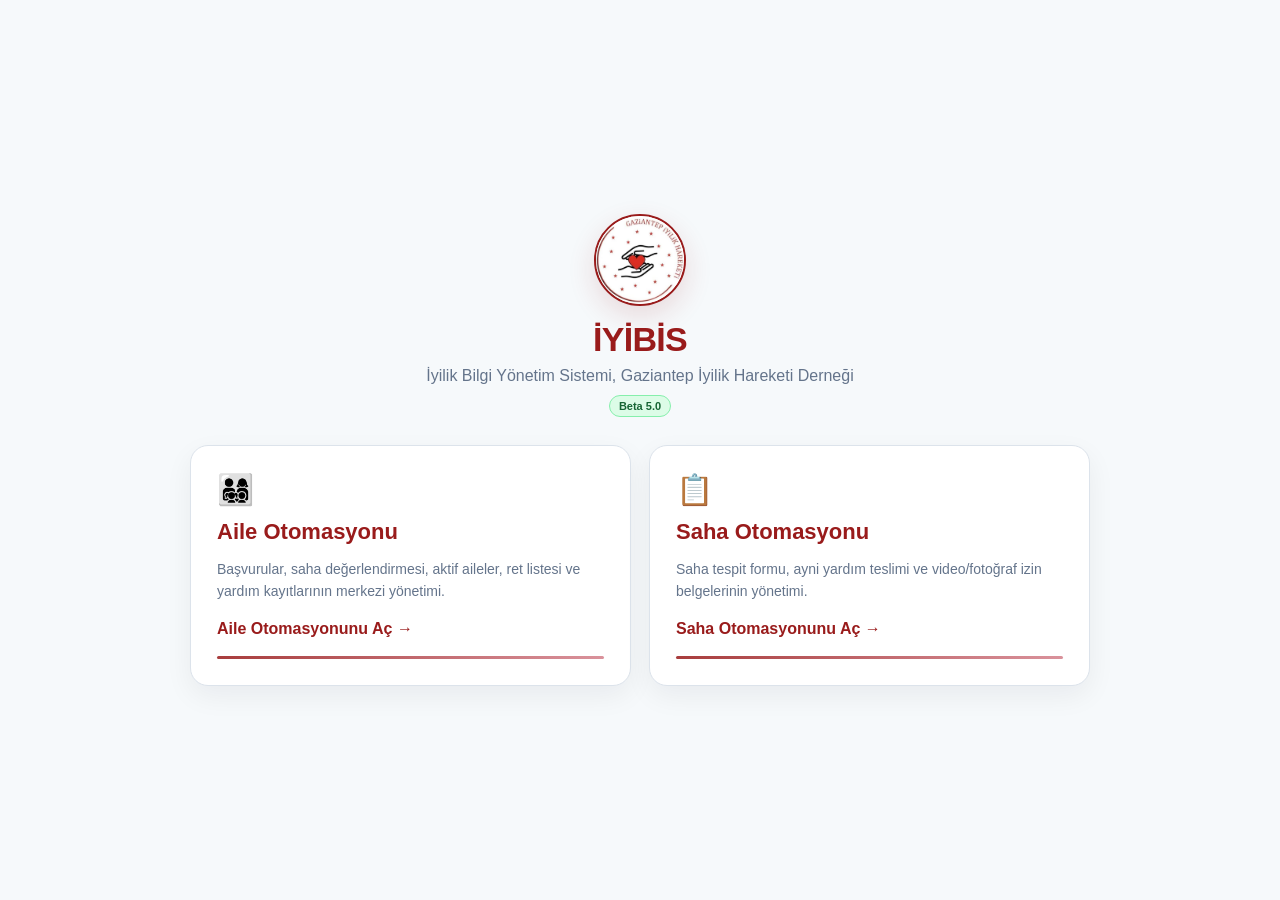
==== index.html @ 9bfcb3d8 "Add files via upload" ====
<!doctype html>
<html lang="tr"><head><base target="_top"><meta charset="utf-8"><meta name="viewport" content="width=device-width,initial-scale=1">
<title>İYİBİS - İyilik Bilgi Yönetim Sistemi</title><style>
*{box-sizing:border-box}body{margin:0;min-height:100vh;font-family:-apple-system,BlinkMacSystemFont,"Segoe UI",Roboto,Arial,sans-serif;background:#0f172a;color:#fff;display:flex;align-items:center;justify-content:center;padding:24px}
.wrap{width:100%;max-width:920px}.brand{text-align:center;margin-bottom:32px}.logo{width:92px;height:92px;margin:0 auto 14px;border-radius:50%;overflow:hidden;background:#fff;border:2px solid #8b1d24;box-shadow:0 8px 26px rgba(139,29,36,.18);display:flex;align-items:center;justify-content:center}.logo img{width:100%;height:100%;object-fit:cover}
h1{font-size:34px;margin:0}.sub{color:#94a3b8;margin-top:8px}.beta{display:inline-block;margin-top:10px;padding:4px 9px;border-radius:999px;background:#f59e0b22;border:1px solid #fbbf2455;color:#fcd34d;font-size:11px;font-weight:800}
.grid{display:grid;grid-template-columns:repeat(2,minmax(0,1fr));gap:18px}.card{display:block;text-decoration:none;color:#fff;background:#ffffff0b;border:1px solid #334155;border-radius:18px;padding:26px;transition:.2s}.card:hover{background:#ffffff12;transform:translateY(-2px)}
.card h2{font-size:22px;margin:12px 0 8px}.card p{font-size:14px;color:#94a3b8;line-height:1.55}.go{margin-top:18px;font-weight:800}.family .go{color:#34d399}.field .go{color:#fbbf24}
@media(max-width:680px){.grid{grid-template-columns:1fr}h1{font-size:27px}}</style>

<script>window.IYIBIS_WEB_BUILD="5.0.9 UNIFIED PORTAL";</script>

<script>window.IYIBIS_WEB_BUILD="5.0.9 UNIFIED PORTAL";</script>
  <link rel="icon" type="image/png" href="favicon.png">

<style id="iyibis-brand-theme-v42">
:root{
  --iyibis-red:#991b1b;
  --iyibis-red-dark:#7f1d1d;
  --iyibis-red-2:#b4232d;
  --iyibis-bg:#f6f9fb;
  --iyibis-surface:#ffffff;
  --iyibis-border:#dce3eb;
  --iyibis-text:#1e293b;
  --iyibis-muted:#64748b;
}
body{
  background:var(--iyibis-bg)!important;
  color:var(--iyibis-text)!important;
}
.wrap{max-width:900px!important}
.brand{margin-bottom:28px!important}
.logo{
  border-color:var(--iyibis-red)!important;
  box-shadow:0 10px 28px rgba(153,27,27,.14)!important;
}
h1{color:var(--iyibis-red)!important;font-weight:850!important;letter-spacing:-.02em}
.sub{color:var(--iyibis-muted)!important}
.beta{
  background:#fff1f2!important;
  border:1px solid #fecdd3!important;
  color:var(--iyibis-red)!important;
  box-shadow:none!important;
}
.card{
  color:var(--iyibis-text)!important;
  background:rgba(255,255,255,.96)!important;
  border:1px solid var(--iyibis-border)!important;
  box-shadow:0 10px 28px rgba(15,23,42,.06)!important;
}
.card:hover{
  background:#fff!important;
  border-color:#d7a1a6!important;
  box-shadow:0 14px 34px rgba(153,27,27,.10)!important;
}
.card h2{color:var(--iyibis-red)!important}
.card p{color:var(--iyibis-muted)!important}
.family .go,.field .go{color:var(--iyibis-red)!important}
.card::after{
  content:"";
  display:block;
  height:3px;
  margin-top:18px;
  border-radius:999px;
  background:linear-gradient(90deg,var(--iyibis-red),#d37f8a);
  opacity:.85;
}
@media(max-width:680px){
  body{padding:18px!important}
  .card{padding:22px!important}
}
</style>

<style id="iyibis-flat-dark-mode-v42">
/* BETA 4.2 — Koyu modda beyazdan siyaha gradient yok.
   Sayfa zemini tek, düz koyu yüzey olarak sabitlenir. */
@media (prefers-color-scheme: dark) {
  html {
    background: #101214 !important;
    background-image: none !important;
    color-scheme: dark;
  }

  body {
    background: #101214 !important;
    background-color: #101214 !important;
    background-image: none !important;
  }
}
</style>

<style id="iyibis-index-dark-surfaces-v42">
@media (prefers-color-scheme: dark) {
  body { color:#e5e7eb !important; }
  .card {
    background:#17191b !important;
    border-color:#30363d !important;
    color:#e5e7eb !important;
    box-shadow:0 10px 28px rgba(0,0,0,.22) !important;
  }
  .card:hover {
    background:#1b1e21 !important;
    border-color:#7f3037 !important;
  }
  .card p, .sub { color:#b7ada3 !important; }
  h1, .card h2, .family .go, .field .go { color:#f36b6f !important; }
  .beta {
    background:#5b080c !important;
    color:#ff9b9f !important;
    border-color:#8b1d24 !important;
  }
}
</style>

<style id="iyibis-page-background-no-gradient-v42">
html, body {
  background-image: none !important;
}
body {
  background-color: var(--iyibis-bg, #f6f8fa) !important;
  background: var(--iyibis-bg, #f6f8fa) !important;
}
@media (prefers-color-scheme: dark) {
  html, body {
    background-image: none !important;
    background-color: #101214 !important;
    background: #101214 !important;
  }
}
</style>

<style id="iyibis-501-light-mode-guard">
/* İYİBİS 5.0.1 — Açık mod koruması.
   Açık renk şeması: beyaz/açık zemin. Koyu renk şeması: mevcut koyu tema. */
@media (prefers-color-scheme: light) {
  html {
    color-scheme: light !important;
    background: #f6f9fb !important;
    background-image: none !important;
  }
  body {
    background: #f6f9fb !important;
    background-color: #f6f9fb !important;
    background-image: none !important;
  }
}
@media (prefers-color-scheme: dark) {
  html { color-scheme: dark !important; }
}
</style>


<style id="iyibis-501-light-surfaces">
@media (prefers-color-scheme: light) {
  body { color:#1e293b !important; }
  h1, .card h2, .family .go, .field .go { color:#991b1b !important; }
  .sub, .card p { color:#64748b !important; }
  .card {
    color:#1e293b !important;
    background:#ffffff !important;
    border-color:#dce3eb !important;
    box-shadow:0 10px 28px rgba(15,23,42,.06) !important;
  }
  .card:hover { background:#ffffff !important; border-color:#d7a1a6 !important; }
}
</style>


<style id="iyibis-501-version-badge">
.beta {
  background:#dcfce7 !important;
  border:1px solid #86efac !important;
  color:#166534 !important;
}
@media (prefers-color-scheme: dark) {
  .beta {
    background:#14532d !important;
    border-color:#22c55e !important;
    color:#bbf7d0 !important;
  }
}
</style>
</head>
<body><main class="wrap"><div class="brand"><div class="logo"><img src="gaziantep-iyilik-hareketi-logo.jpeg" alt="Gaziantep İyilik Hareketi Derneği Logosu"></div><h1>İYİBİS</h1><div class="sub">İyilik Bilgi Yönetim Sistemi, Gaziantep İyilik Hareketi Derneği</div><span class="beta">Beta 5.0</span></div>
<div class="grid"><a class="card family" href="https://script.google.com/macros/s/AKfycbxN5Og_5cG7vr1C5mC2APZ2H7DB_rQULb68lf8c/exec?app=aile" rel="noopener"><div style="font-size:30px">👨‍👩‍👧‍👦</div><h2>Aile Otomasyonu</h2><p>Başvurular, saha değerlendirmesi, aktif aileler, ret listesi ve yardım kayıtlarının merkezi yönetimi.</p><div class="go">Aile Otomasyonunu Aç →</div></a>
<a class="card field" href="https://script.google.com/macros/s/AKfycbxN5Og_5cG7vr1C5mC2APZ2H7DB_rQULb68lf8c/exec?app=saha" rel="noopener"><div style="font-size:30px">📋</div><h2>Saha Otomasyonu</h2><p>Saha tespit formu, ayni yardım teslimi ve video/fotoğraf izin belgelerinin yönetimi.</p><div class="go">Saha Otomasyonunu Aç →</div></a></div>
</main></body></html>
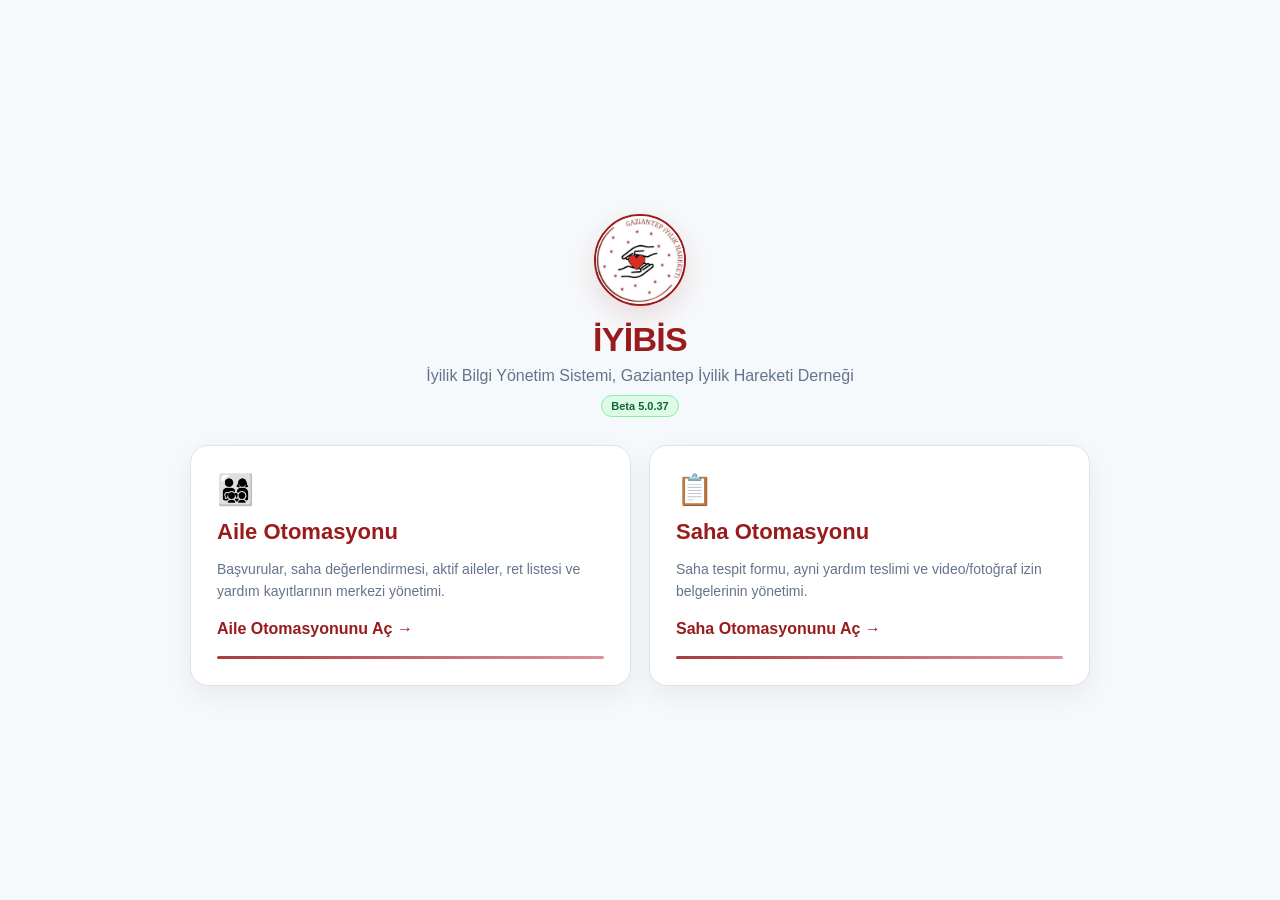
==== commit 40a03725: "Add files via upload" ====
--- a/index.html
+++ b/index.html
@@ -8,9 +8,11 @@
 .card h2{font-size:22px;margin:12px 0 8px}.card p{font-size:14px;color:#94a3b8;line-height:1.55}.go{margin-top:18px;font-weight:800}.family .go{color:#34d399}.field .go{color:#fbbf24}
 @media(max-width:680px){.grid{grid-template-columns:1fr}h1{font-size:27px}}</style>
 
-<script>window.IYIBIS_WEB_BUILD="5.0.9 UNIFIED PORTAL";</script>
+<script>window.IYIBIS_WEB_BUILD="BETA 5.0.37";</script>
 
-<script>window.IYIBIS_WEB_BUILD="5.0.9 UNIFIED PORTAL";</script>
+<script>window.IYIBIS_WEB_BUILD="BETA 5.0.37";</script>
+  <script src="config-beta42.js"></script>
+  <script src="api-client-beta42.js"></script>
   <link rel="icon" type="image/png" href="favicon.png">
 
 <style id="iyibis-brand-theme-v42">
@@ -181,7 +183,7 @@
 }
 </style>
 </head>
-<body><main class="wrap"><div class="brand"><div class="logo"><img src="gaziantep-iyilik-hareketi-logo.jpeg" alt="Gaziantep İyilik Hareketi Derneği Logosu"></div><h1>İYİBİS</h1><div class="sub">İyilik Bilgi Yönetim Sistemi, Gaziantep İyilik Hareketi Derneği</div><span class="beta">Beta 5.0</span></div>
-<div class="grid"><a class="card family" href="https://script.google.com/macros/s/AKfycbxN5Og_5cG7vr1C5mC2APZ2H7DB_rQULb68lf8c/exec?app=aile" rel="noopener"><div style="font-size:30px">👨‍👩‍👧‍👦</div><h2>Aile Otomasyonu</h2><p>Başvurular, saha değerlendirmesi, aktif aileler, ret listesi ve yardım kayıtlarının merkezi yönetimi.</p><div class="go">Aile Otomasyonunu Aç →</div></a>
-<a class="card field" href="https://script.google.com/macros/s/AKfycbxN5Og_5cG7vr1C5mC2APZ2H7DB_rQULb68lf8c/exec?app=saha" rel="noopener"><div style="font-size:30px">📋</div><h2>Saha Otomasyonu</h2><p>Saha tespit formu, ayni yardım teslimi ve video/fotoğraf izin belgelerinin yönetimi.</p><div class="go">Saha Otomasyonunu Aç →</div></a></div>
+<body><main class="wrap"><div class="brand"><div class="logo"><img src="gaziantep-iyilik-hareketi-logo.jpeg" alt="Gaziantep İyilik Hareketi Derneği Logosu"></div><h1>İYİBİS</h1><div class="sub">İyilik Bilgi Yönetim Sistemi, Gaziantep İyilik Hareketi Derneği</div><span class="beta">Beta 5.0.37</span></div>
+<div class="grid"><a class="card family" href="aile.html"><div style="font-size:30px">👨‍👩‍👧‍👦</div><h2>Aile Otomasyonu</h2><p>Başvurular, saha değerlendirmesi, aktif aileler, ret listesi ve yardım kayıtlarının merkezi yönetimi.</p><div class="go">Aile Otomasyonunu Aç →</div></a>
+<a class="card field" href="saha.html"><div style="font-size:30px">📋</div><h2>Saha Otomasyonu</h2><p>Saha tespit formu, ayni yardım teslimi ve video/fotoğraf izin belgelerinin yönetimi.</p><div class="go">Saha Otomasyonunu Aç →</div></a></div>
 </main></body></html>
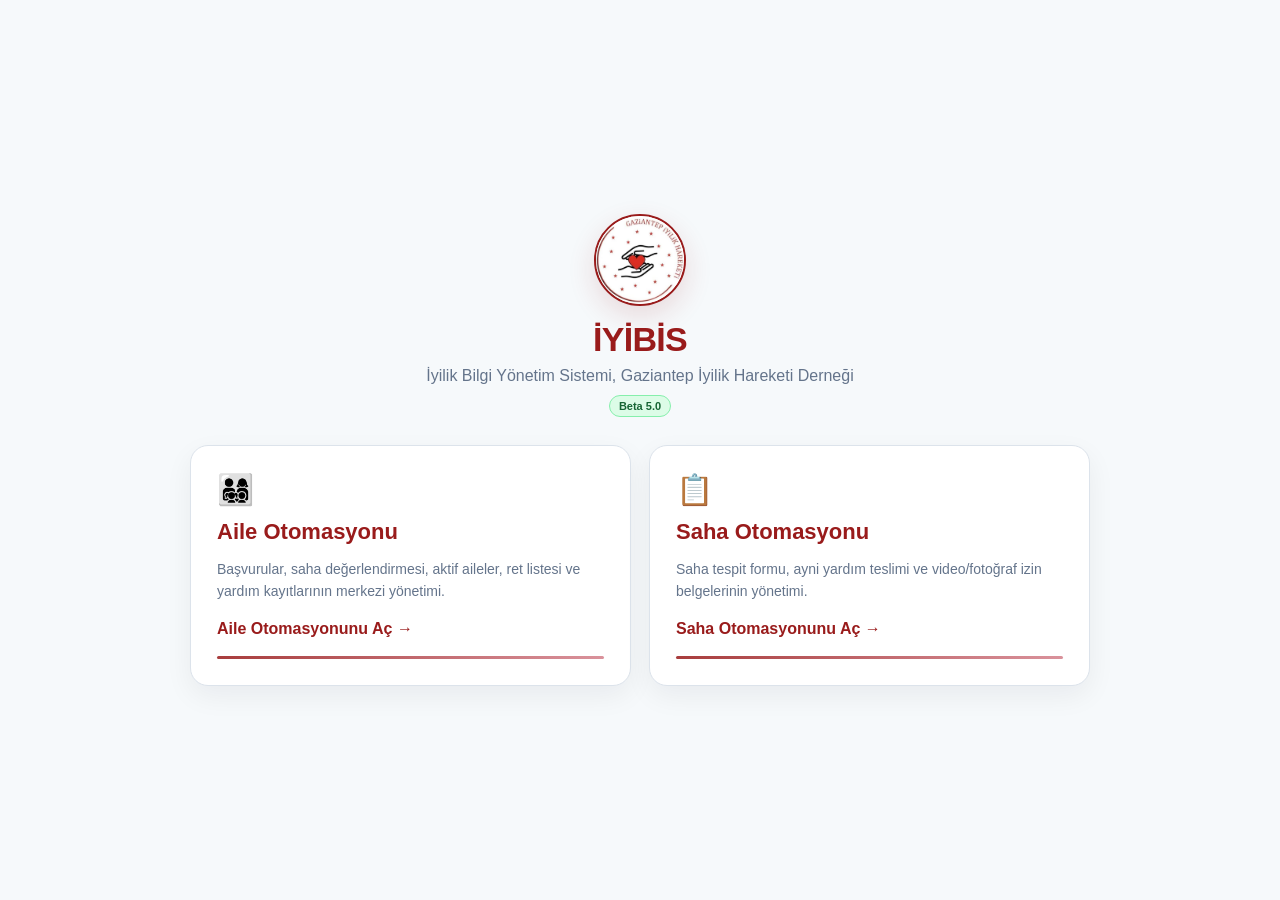
==== commit e265fc83: "Add files via upload" ====
--- a/index.html
+++ b/index.html
@@ -1,6 +1,6 @@
 <!doctype html>
 <html lang="tr"><head><base target="_top"><meta charset="utf-8"><meta name="viewport" content="width=device-width,initial-scale=1">
-<title>İYİBİS - İyilik Bilgi Yönetim Sistemi</title><style>
+<title>İYİBİS - Gaziantep İyilik Hareketi Derneği</title><style>
 *{box-sizing:border-box}body{margin:0;min-height:100vh;font-family:-apple-system,BlinkMacSystemFont,"Segoe UI",Roboto,Arial,sans-serif;background:#0f172a;color:#fff;display:flex;align-items:center;justify-content:center;padding:24px}
 .wrap{width:100%;max-width:920px}.brand{text-align:center;margin-bottom:32px}.logo{width:92px;height:92px;margin:0 auto 14px;border-radius:50%;overflow:hidden;background:#fff;border:2px solid #8b1d24;box-shadow:0 8px 26px rgba(139,29,36,.18);display:flex;align-items:center;justify-content:center}.logo img{width:100%;height:100%;object-fit:cover}
 h1{font-size:34px;margin:0}.sub{color:#94a3b8;margin-top:8px}.beta{display:inline-block;margin-top:10px;padding:4px 9px;border-radius:999px;background:#f59e0b22;border:1px solid #fbbf2455;color:#fcd34d;font-size:11px;font-weight:800}
@@ -8,9 +8,9 @@
 .card h2{font-size:22px;margin:12px 0 8px}.card p{font-size:14px;color:#94a3b8;line-height:1.55}.go{margin-top:18px;font-weight:800}.family .go{color:#34d399}.field .go{color:#fbbf24}
 @media(max-width:680px){.grid{grid-template-columns:1fr}h1{font-size:27px}}</style>
 
-<script>window.IYIBIS_WEB_BUILD="BETA 5.0.37";</script>
+<script>window.IYIBIS_WEB_BUILD="BETA 5.0";</script>
 
-<script>window.IYIBIS_WEB_BUILD="BETA 5.0.37";</script>
+<script>window.IYIBIS_WEB_BUILD="BETA 5.0";</script>
   <script src="config-beta42.js"></script>
   <script src="api-client-beta42.js"></script>
   <link rel="icon" type="image/png" href="favicon.png">
@@ -183,7 +183,7 @@
 }
 </style>
 </head>
-<body><main class="wrap"><div class="brand"><div class="logo"><img src="gaziantep-iyilik-hareketi-logo.jpeg" alt="Gaziantep İyilik Hareketi Derneği Logosu"></div><h1>İYİBİS</h1><div class="sub">İyilik Bilgi Yönetim Sistemi, Gaziantep İyilik Hareketi Derneği</div><span class="beta">Beta 5.0.37</span></div>
+<body><main class="wrap"><div class="brand"><div class="logo"><img src="gaziantep-iyilik-hareketi-logo.jpeg" alt="Gaziantep İyilik Hareketi Derneği Logosu"></div><h1>İYİBİS</h1><div class="sub">İyilik Bilgi Yönetim Sistemi, Gaziantep İyilik Hareketi Derneği</div><span class="beta">Beta 5.0</span></div>
 <div class="grid"><a class="card family" href="aile.html"><div style="font-size:30px">👨‍👩‍👧‍👦</div><h2>Aile Otomasyonu</h2><p>Başvurular, saha değerlendirmesi, aktif aileler, ret listesi ve yardım kayıtlarının merkezi yönetimi.</p><div class="go">Aile Otomasyonunu Aç →</div></a>
 <a class="card field" href="saha.html"><div style="font-size:30px">📋</div><h2>Saha Otomasyonu</h2><p>Saha tespit formu, ayni yardım teslimi ve video/fotoğraf izin belgelerinin yönetimi.</p><div class="go">Saha Otomasyonunu Aç →</div></a></div>
 </main></body></html>
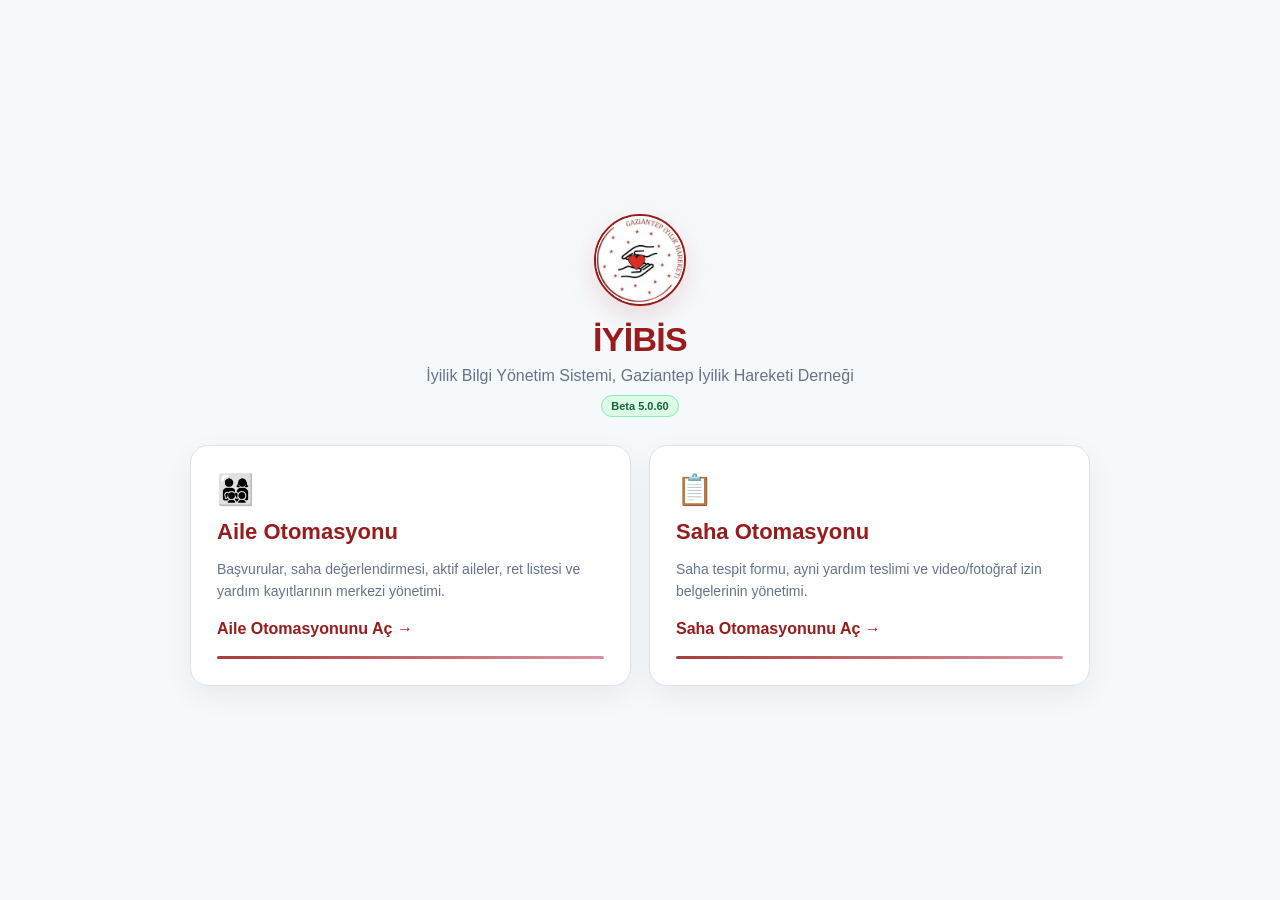
==== commit 87bc84da: "Add files via upload" ====
--- a/index.html
+++ b/index.html
@@ -8,9 +8,9 @@
 .card h2{font-size:22px;margin:12px 0 8px}.card p{font-size:14px;color:#94a3b8;line-height:1.55}.go{margin-top:18px;font-weight:800}.family .go{color:#34d399}.field .go{color:#fbbf24}
 @media(max-width:680px){.grid{grid-template-columns:1fr}h1{font-size:27px}}</style>
 
-<script>window.IYIBIS_WEB_BUILD="BETA 5.0";</script>
+<script>window.IYIBIS_WEB_BUILD="BETA 5.0.60";</script>
 
-<script>window.IYIBIS_WEB_BUILD="BETA 5.0";</script>
+<script>window.IYIBIS_WEB_BUILD="BETA 5.0.60";</script>
   <script src="config-beta42.js"></script>
   <script src="api-client-beta42.js"></script>
   <link rel="icon" type="image/png" href="favicon.png">
@@ -183,7 +183,7 @@
 }
 </style>
 </head>
-<body><main class="wrap"><div class="brand"><div class="logo"><img src="gaziantep-iyilik-hareketi-logo.jpeg" alt="Gaziantep İyilik Hareketi Derneği Logosu"></div><h1>İYİBİS</h1><div class="sub">İyilik Bilgi Yönetim Sistemi, Gaziantep İyilik Hareketi Derneği</div><span class="beta">Beta 5.0</span></div>
+<body><main class="wrap"><div class="brand"><div class="logo"><img src="gaziantep-iyilik-hareketi-logo.jpeg" alt="Gaziantep İyilik Hareketi Derneği Logosu"></div><h1>İYİBİS</h1><div class="sub">İyilik Bilgi Yönetim Sistemi, Gaziantep İyilik Hareketi Derneği</div><span class="beta">Beta 5.0.60</span></div>
 <div class="grid"><a class="card family" href="aile.html"><div style="font-size:30px">👨‍👩‍👧‍👦</div><h2>Aile Otomasyonu</h2><p>Başvurular, saha değerlendirmesi, aktif aileler, ret listesi ve yardım kayıtlarının merkezi yönetimi.</p><div class="go">Aile Otomasyonunu Aç →</div></a>
 <a class="card field" href="saha.html"><div style="font-size:30px">📋</div><h2>Saha Otomasyonu</h2><p>Saha tespit formu, ayni yardım teslimi ve video/fotoğraf izin belgelerinin yönetimi.</p><div class="go">Saha Otomasyonunu Aç →</div></a></div>
 </main></body></html>
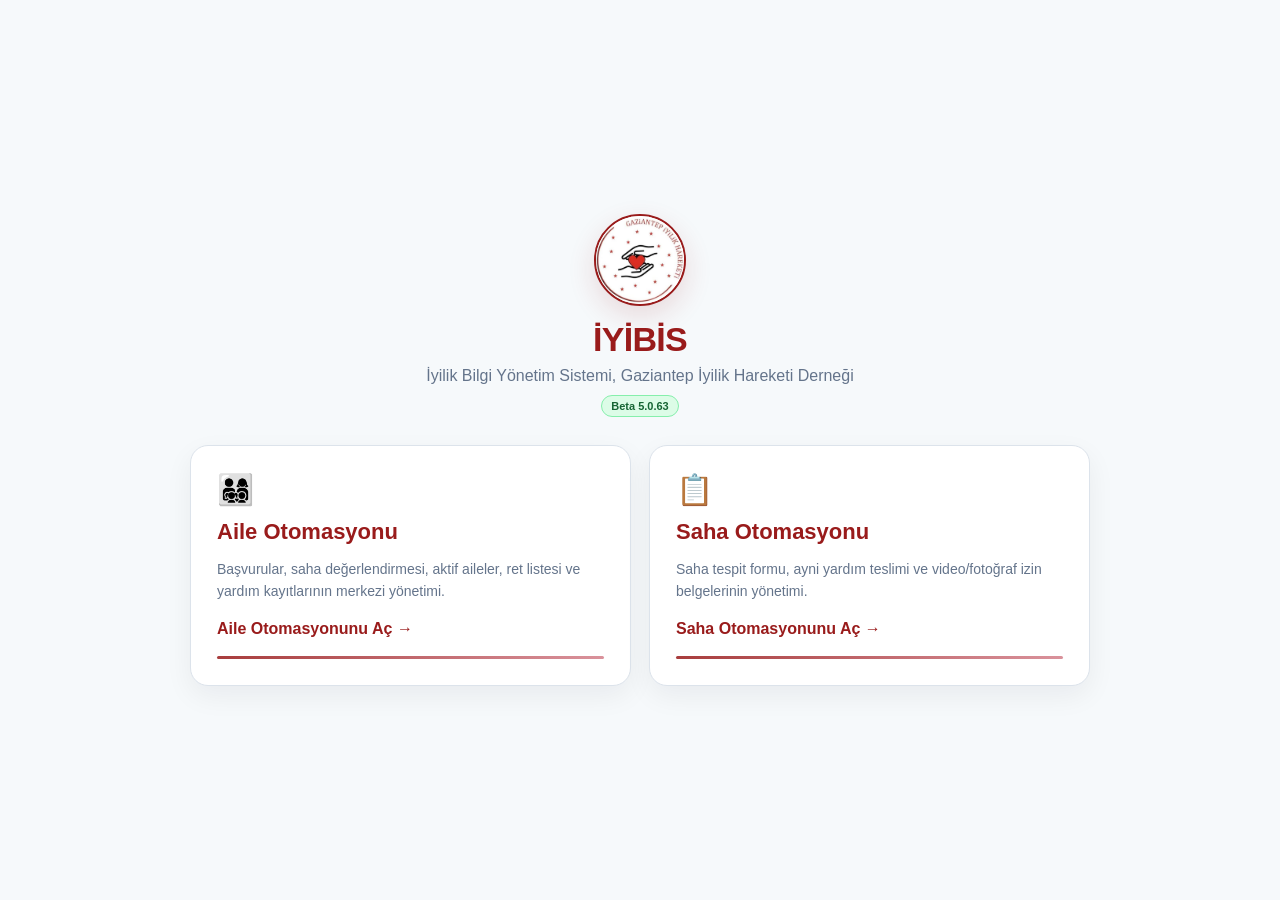
==== commit ab9c293b: "Add files via upload" ====
--- a/index.html
+++ b/index.html
@@ -8,9 +8,9 @@
 .card h2{font-size:22px;margin:12px 0 8px}.card p{font-size:14px;color:#94a3b8;line-height:1.55}.go{margin-top:18px;font-weight:800}.family .go{color:#34d399}.field .go{color:#fbbf24}
 @media(max-width:680px){.grid{grid-template-columns:1fr}h1{font-size:27px}}</style>
 
-<script>window.IYIBIS_WEB_BUILD="BETA 5.0.60";</script>
+<script>window.IYIBIS_WEB_BUILD="BETA 5.0.63";</script>
 
-<script>window.IYIBIS_WEB_BUILD="BETA 5.0.60";</script>
+<script>window.IYIBIS_WEB_BUILD="BETA 5.0.63";</script>
   <script src="config-beta42.js"></script>
   <script src="api-client-beta42.js"></script>
   <link rel="icon" type="image/png" href="favicon.png">
@@ -183,7 +183,7 @@
 }
 </style>
 </head>
-<body><main class="wrap"><div class="brand"><div class="logo"><img src="gaziantep-iyilik-hareketi-logo.jpeg" alt="Gaziantep İyilik Hareketi Derneği Logosu"></div><h1>İYİBİS</h1><div class="sub">İyilik Bilgi Yönetim Sistemi, Gaziantep İyilik Hareketi Derneği</div><span class="beta">Beta 5.0.60</span></div>
+<body><main class="wrap"><div class="brand"><div class="logo"><img src="gaziantep-iyilik-hareketi-logo.jpeg" alt="Gaziantep İyilik Hareketi Derneği Logosu"></div><h1>İYİBİS</h1><div class="sub">İyilik Bilgi Yönetim Sistemi, Gaziantep İyilik Hareketi Derneği</div><span class="beta">Beta 5.0.63</span></div>
 <div class="grid"><a class="card family" href="aile.html"><div style="font-size:30px">👨‍👩‍👧‍👦</div><h2>Aile Otomasyonu</h2><p>Başvurular, saha değerlendirmesi, aktif aileler, ret listesi ve yardım kayıtlarının merkezi yönetimi.</p><div class="go">Aile Otomasyonunu Aç →</div></a>
 <a class="card field" href="saha.html"><div style="font-size:30px">📋</div><h2>Saha Otomasyonu</h2><p>Saha tespit formu, ayni yardım teslimi ve video/fotoğraf izin belgelerinin yönetimi.</p><div class="go">Saha Otomasyonunu Aç →</div></a></div>
 </main></body></html>
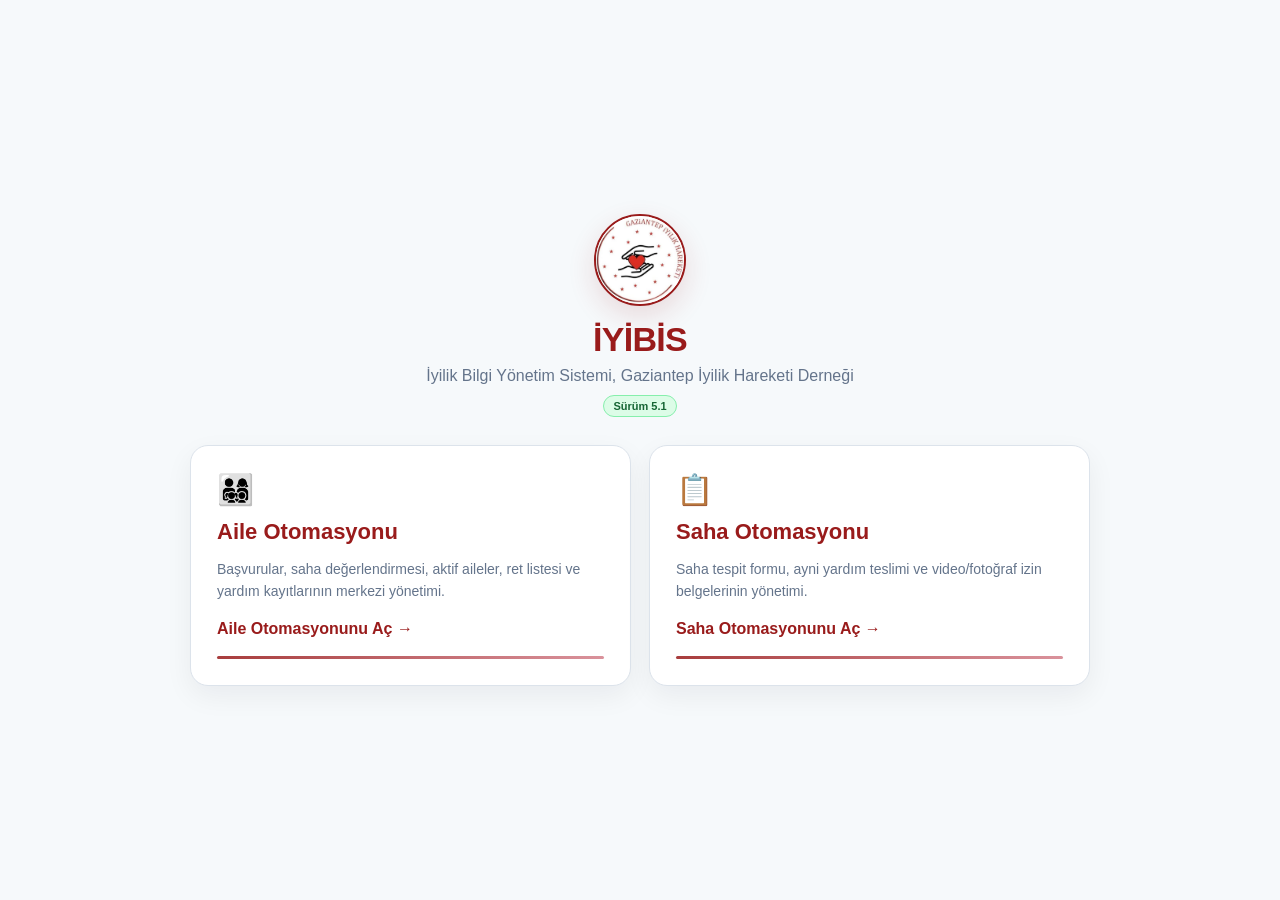
==== commit fe5da6d2: "Add files via upload" ====
--- a/index.html
+++ b/index.html
@@ -8,9 +8,9 @@
 .card h2{font-size:22px;margin:12px 0 8px}.card p{font-size:14px;color:#94a3b8;line-height:1.55}.go{margin-top:18px;font-weight:800}.family .go{color:#34d399}.field .go{color:#fbbf24}
 @media(max-width:680px){.grid{grid-template-columns:1fr}h1{font-size:27px}}</style>
 
-<script>window.IYIBIS_WEB_BUILD="BETA 5.0.63";</script>
+<script>window.IYIBIS_WEB_BUILD="5.1";</script>
 
-<script>window.IYIBIS_WEB_BUILD="BETA 5.0.63";</script>
+<script>window.IYIBIS_WEB_BUILD="5.1";</script>
   <script src="config-beta42.js"></script>
   <script src="api-client-beta42.js"></script>
   <link rel="icon" type="image/png" href="favicon.png">
@@ -182,8 +182,9 @@
   }
 }
 </style>
+<meta name="iyibis-release" content="5.1"/>
 </head>
-<body><main class="wrap"><div class="brand"><div class="logo"><img src="gaziantep-iyilik-hareketi-logo.jpeg" alt="Gaziantep İyilik Hareketi Derneği Logosu"></div><h1>İYİBİS</h1><div class="sub">İyilik Bilgi Yönetim Sistemi, Gaziantep İyilik Hareketi Derneği</div><span class="beta">Beta 5.0.63</span></div>
+<body><main class="wrap"><div class="brand"><div class="logo"><img src="gaziantep-iyilik-hareketi-logo.jpeg" alt="Gaziantep İyilik Hareketi Derneği Logosu"></div><h1>İYİBİS</h1><div class="sub">İyilik Bilgi Yönetim Sistemi, Gaziantep İyilik Hareketi Derneği</div><span class="beta">Sürüm 5.1</span></div>
 <div class="grid"><a class="card family" href="aile.html"><div style="font-size:30px">👨‍👩‍👧‍👦</div><h2>Aile Otomasyonu</h2><p>Başvurular, saha değerlendirmesi, aktif aileler, ret listesi ve yardım kayıtlarının merkezi yönetimi.</p><div class="go">Aile Otomasyonunu Aç →</div></a>
 <a class="card field" href="saha.html"><div style="font-size:30px">📋</div><h2>Saha Otomasyonu</h2><p>Saha tespit formu, ayni yardım teslimi ve video/fotoğraf izin belgelerinin yönetimi.</p><div class="go">Saha Otomasyonunu Aç →</div></a></div>
 </main></body></html>
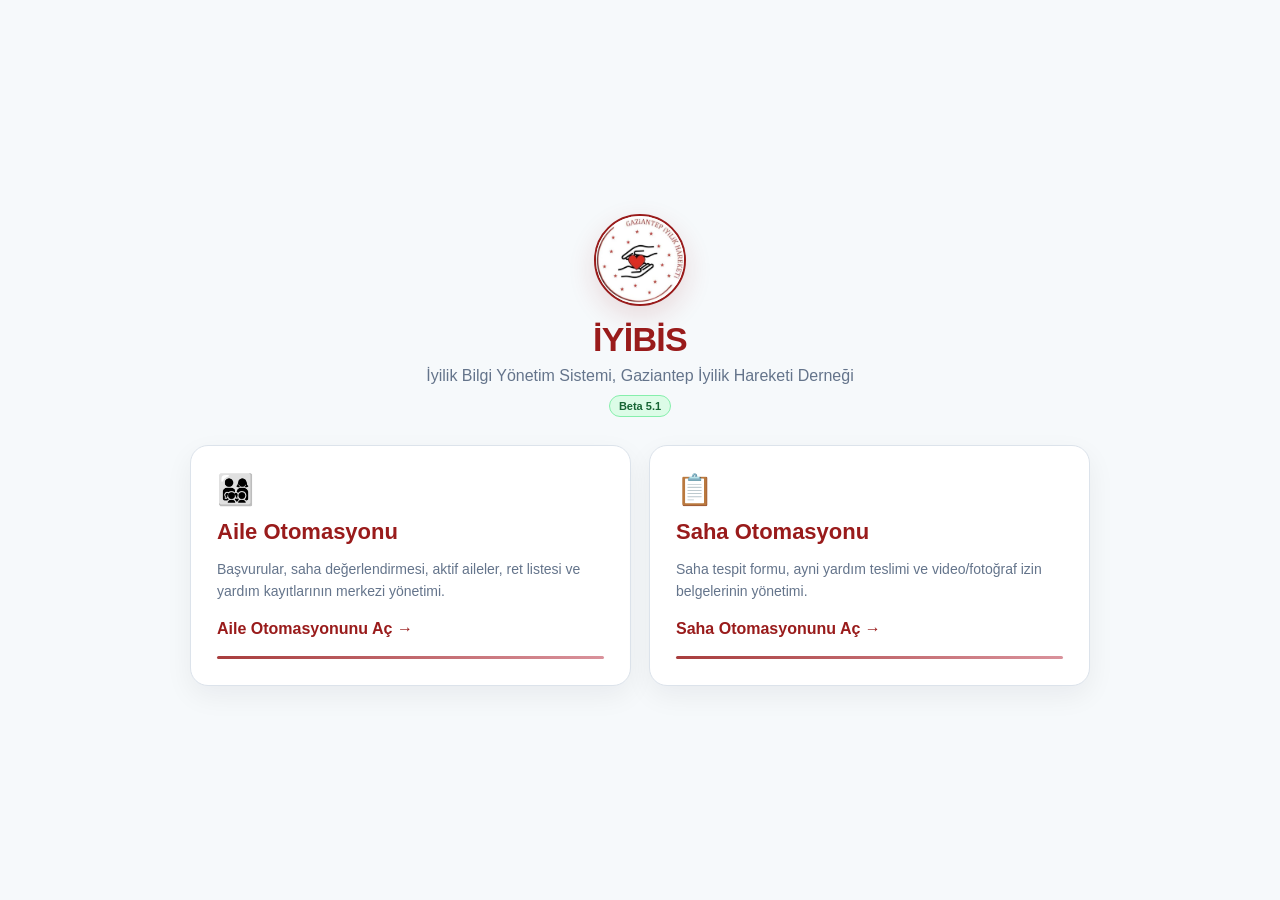
==== commit 622e6ece: "Add files via upload" ====
--- a/index.html
+++ b/index.html
@@ -8,9 +8,9 @@
 .card h2{font-size:22px;margin:12px 0 8px}.card p{font-size:14px;color:#94a3b8;line-height:1.55}.go{margin-top:18px;font-weight:800}.family .go{color:#34d399}.field .go{color:#fbbf24}
 @media(max-width:680px){.grid{grid-template-columns:1fr}h1{font-size:27px}}</style>
 
-<script>window.IYIBIS_WEB_BUILD="5.1";</script>
+<script>window.IYIBIS_WEB_BUILD="BETA 5.1";</script>
 
-<script>window.IYIBIS_WEB_BUILD="5.1";</script>
+<script>window.IYIBIS_WEB_BUILD="BETA 5.1";</script>
   <script src="config-beta42.js"></script>
   <script src="api-client-beta42.js"></script>
   <link rel="icon" type="image/png" href="favicon.png">
@@ -184,7 +184,7 @@
 </style>
 <meta name="iyibis-release" content="5.1"/>
 </head>
-<body><main class="wrap"><div class="brand"><div class="logo"><img src="gaziantep-iyilik-hareketi-logo.jpeg" alt="Gaziantep İyilik Hareketi Derneği Logosu"></div><h1>İYİBİS</h1><div class="sub">İyilik Bilgi Yönetim Sistemi, Gaziantep İyilik Hareketi Derneği</div><span class="beta">Sürüm 5.1</span></div>
+<body><main class="wrap"><div class="brand"><div class="logo"><img src="gaziantep-iyilik-hareketi-logo.jpeg" alt="Gaziantep İyilik Hareketi Derneği Logosu"></div><h1>İYİBİS</h1><div class="sub">İyilik Bilgi Yönetim Sistemi, Gaziantep İyilik Hareketi Derneği</div><span class="beta">Beta 5.1</span></div>
 <div class="grid"><a class="card family" href="aile.html"><div style="font-size:30px">👨‍👩‍👧‍👦</div><h2>Aile Otomasyonu</h2><p>Başvurular, saha değerlendirmesi, aktif aileler, ret listesi ve yardım kayıtlarının merkezi yönetimi.</p><div class="go">Aile Otomasyonunu Aç →</div></a>
 <a class="card field" href="saha.html"><div style="font-size:30px">📋</div><h2>Saha Otomasyonu</h2><p>Saha tespit formu, ayni yardım teslimi ve video/fotoğraf izin belgelerinin yönetimi.</p><div class="go">Saha Otomasyonunu Aç →</div></a></div>
 </main></body></html>
